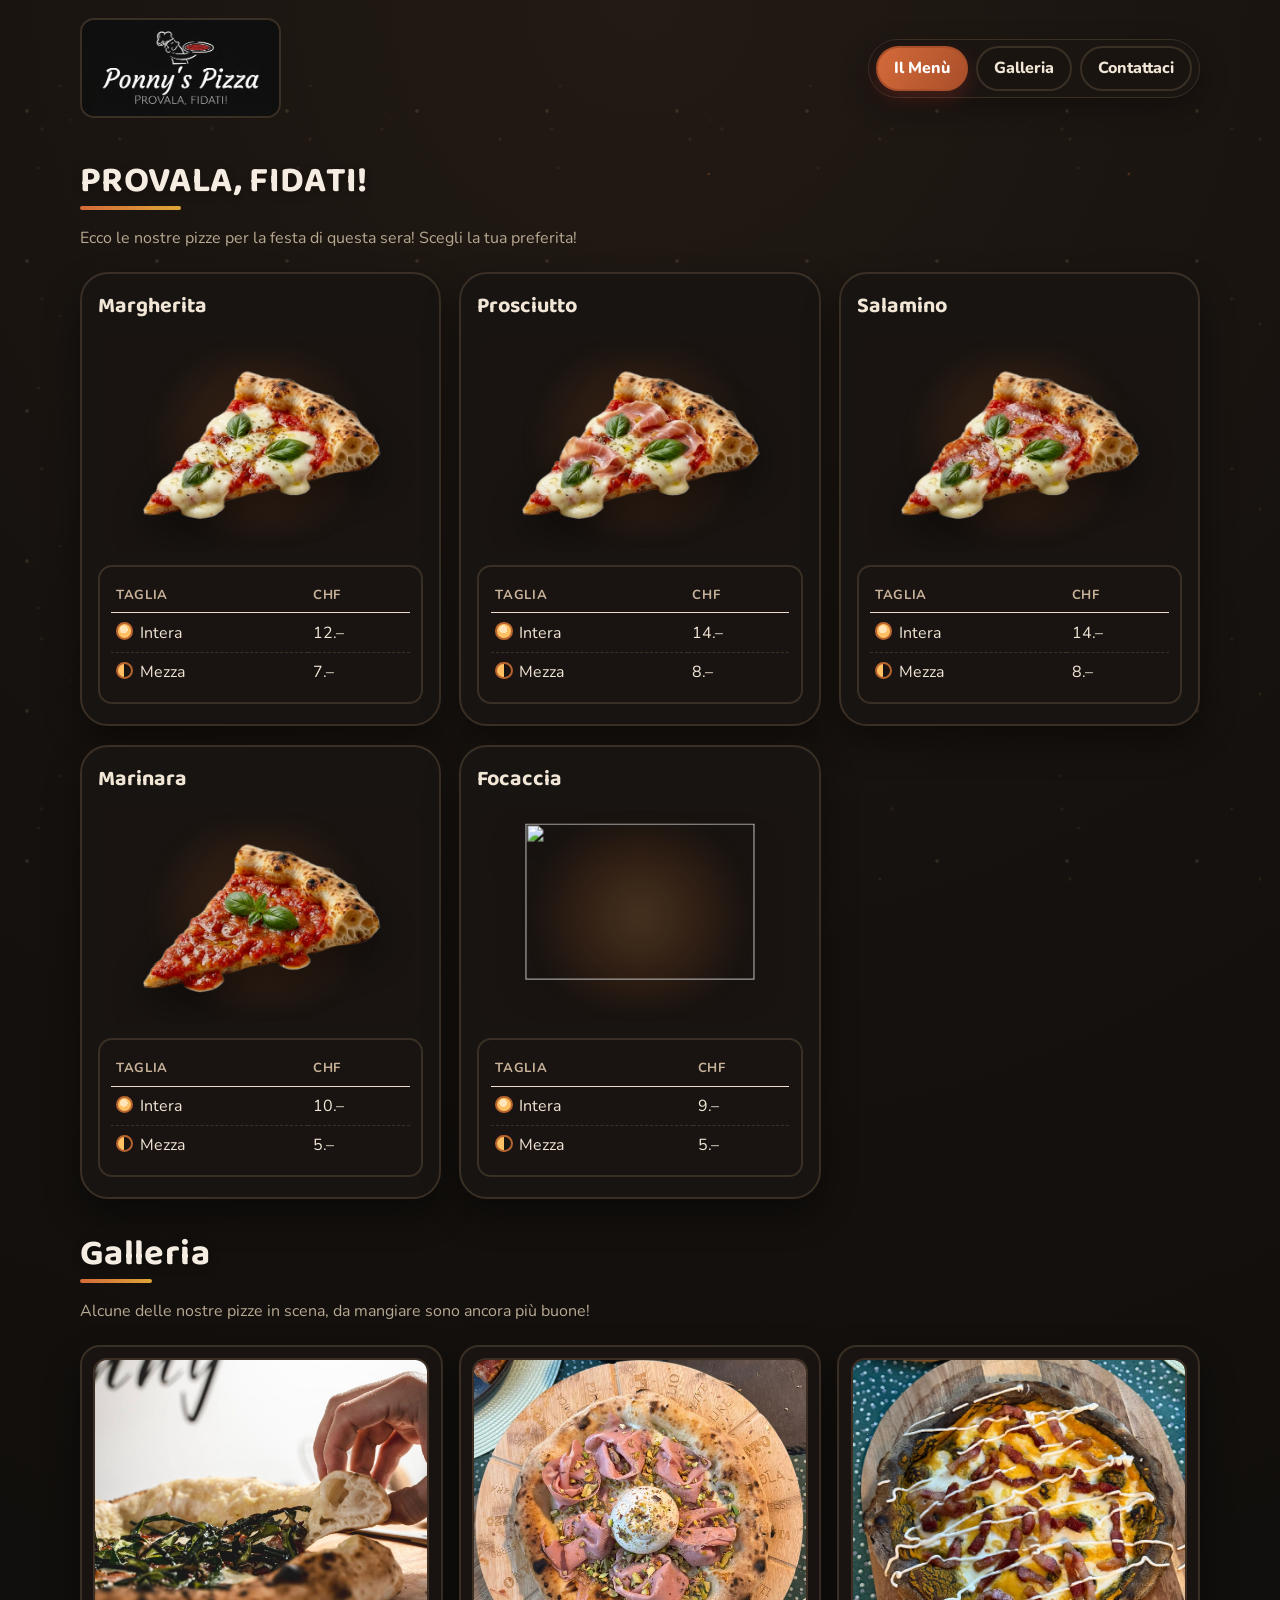
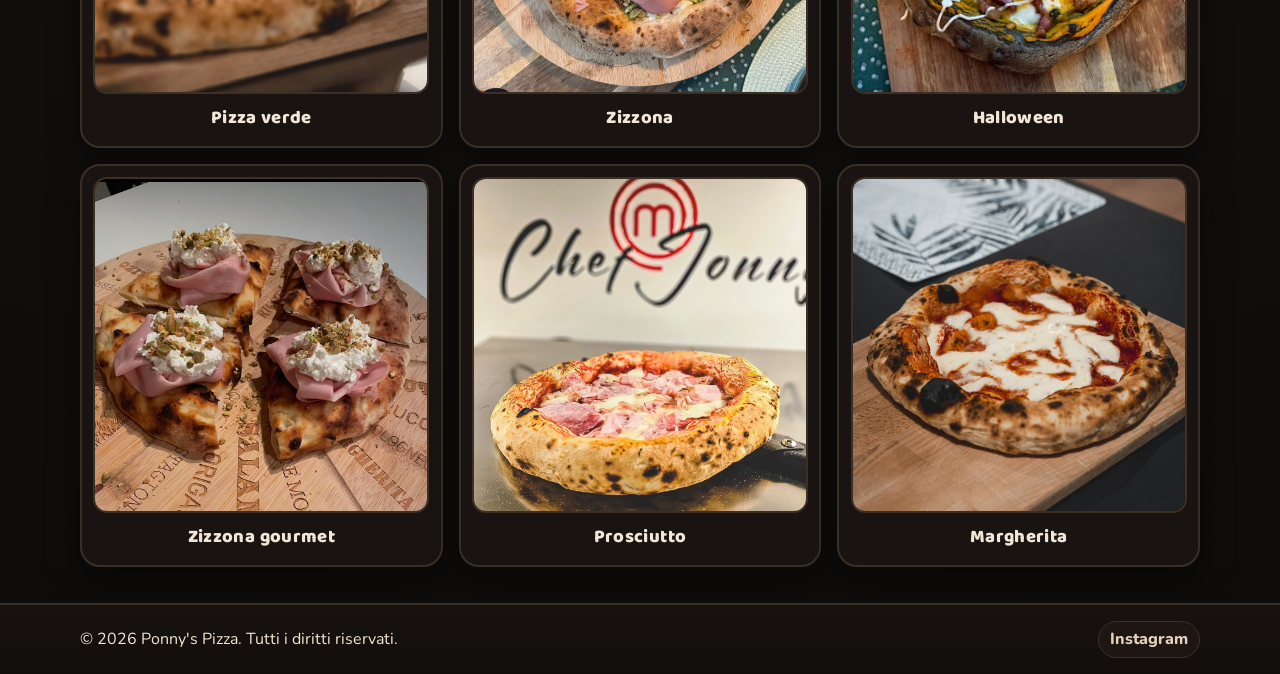
==== index.html @ 61df9cd6 "Initial commit" ====
<!doctype html>
<html lang="it">
  <head>
    <meta charset="UTF-8" />
    <meta name="viewport" content="width=device-width, initial-scale=1.0" />
    <title>Ponny's Pizza | Home</title>
    <link rel="preconnect" href="https://fonts.googleapis.com" />
    <link rel="preconnect" href="https://fonts.gstatic.com" crossorigin />
    <link
      href="https://fonts.googleapis.com/css2?family=Baloo+2:wght@500;700;800&family=Nunito:wght@400;600;700;800&display=swap"
      rel="stylesheet"
    />
    <link rel="stylesheet" href="style.css" />
    <script src="menu.js" defer></script>
  </head>
  <body>
    <div class="site-shell">
      <header class="site-header container">
        <a class="logo-wrap" href="index.html" aria-label="Torna alla home di Ponny's Pizza">
          <img
            class="logo-img"
            src="assets/imgs/Logo_dark_v2.png"
            alt="Ponny's Pizza — PROVALA, FIDATI!"
            width="320"
            height="160"
            onerror="this.classList.add('is-hidden'); this.nextElementSibling.classList.remove('is-hidden');"
          />
          <div class="logo-placeholder is-hidden" aria-hidden="true">Logo non trovato</div>
        </a>
        <nav class="main-nav" aria-label="Navigazione principale">
          <a class="nav-link active" href="index.html">Il Menù</a>
          <a class="nav-link" href="#galleria">Galleria</a>
          <a class="nav-link" href="about.html">Contattaci</a>
        </nav>
        <div class="mobile-nav">
          <button
            class="mobile-nav-toggle"
            type="button"
            aria-expanded="false"
            aria-controls="mobile-nav-popup"
            aria-label="Apri menu di navigazione"
          >
            <span class="hamburger-icon" aria-hidden="true">
              <span></span>
              <span></span>
              <span></span>
            </span>
          </button>
          <div class="mobile-nav-popup" id="mobile-nav-popup" role="menu" aria-label="Seleziona pagina">
            <a class="mobile-nav-link active" href="index.html" role="menuitem">Il Menù</a>
            <a class="mobile-nav-link" href="#galleria" role="menuitem">Galleria</a>
            <a class="mobile-nav-link" href="about.html" role="menuitem">Contattaci</a>
          </div>
        </div>
      </header>

      <main>
        <h1 class="visually-hidden">Ponny's Pizza</h1>
        <section class="event-menu container section-spacing">
          <h2 class="section-title"><span>PROVALA, FIDATI!</span></h2>
          <p class="section-intro">
            Ecco le nostre pizze per la festa di questa sera! Scegli la tua preferita! </p>

          <div class="pizza-grid">
            <article
              class="pizza-card"
              data-pizza-flip
              tabindex="0"
              aria-expanded="false"
              aria-label="Margherita — clicca la scheda per vedere gli ingredienti"
            >
              <div class="pizza-flip-scene">
                <div class="pizza-flip-inner">
                  <div
                    class="pizza-flip-face pizza-flip-back"
                    id="ingredients-marg"
                    role="region"
                    aria-label="Ingredienti Margherita"
                  >
                    <h3>Margherita</h3>
                    <ul class="ingredient-list">
                      <li>Mozzarella</li>
                      <li>Pomodoro</li>
                    </ul>
                  </div>
                  <div class="pizza-flip-face pizza-flip-front">
                    <h3 id="pizza-title-marg">Margherita</h3>
                    <div
                      class="pizza-menu-visual placeholder-box pizza-menu-photo"
                      role="img"
                      aria-label="Immagine pizza Margherita (da aggiungere)"
                    >
                      <img
                        class="pizza-type-icon-in-photo"
                        src="assets/imgs/Pizza_margherita_icon_v3.png"
                        alt=""
                        width="200"
                        height="200"
                        loading="lazy"
                      />
                    </div>
                    <div class="price-card">
                      <table aria-label="Prezzi pizza Margherita in franchi svizzeri">
                        <thead>
                          <tr>
                            <th scope="col">Taglia</th>
                            <th scope="col">CHF</th>
                          </tr>
                        </thead>
                        <tbody>
                          <tr>
                            <td><span class="size-icon icon-full" aria-hidden="true"></span>Intera</td>
                            <td>12.–</td>
                          </tr>
                          <tr>
                            <td><span class="size-icon icon-half" aria-hidden="true"></span>Mezza</td>
                            <td>7.–</td>
                          </tr>
                        </tbody>
                      </table>
                    </div>
                  </div>
                </div>
              </div>
            </article>

            <article
              class="pizza-card"
              data-pizza-flip
              tabindex="0"
              aria-expanded="false"
              aria-label="Prosciutto — clicca la scheda per vedere gli ingredienti"
            >
              <div class="pizza-flip-scene">
                <div class="pizza-flip-inner">
                  <div
                    class="pizza-flip-face pizza-flip-back"
                    id="ingredients-pro"
                    role="region"
                    aria-label="Ingredienti Prosciutto"
                  >
                    <h3>Prosciutto</h3>
                    <ul class="ingredient-list">
                      <li>Mozzarella</li>
                      <li>Pomodoro</li>
                      <li>Prosciutto</li>
                    </ul>
                  </div>
                  <div class="pizza-flip-face pizza-flip-front">
                    <h3 id="pizza-title-pro">Prosciutto</h3>
                    <div
                      class="pizza-menu-visual placeholder-box pizza-menu-photo"
                      role="img"
                      aria-label="Immagine pizza Prosciutto (da aggiungere)"
                    >
                      <img
                        class="pizza-type-icon-in-photo"
                        src="assets/imgs/Pizza_prosciutto_icon_v3.png"
                        alt=""
                        width="200"
                        height="200"
                        loading="lazy"
                      />
                    </div>
                    <div class="price-card">
                      <table aria-label="Prezzi pizza Prosciutto in franchi svizzeri">
                        <thead>
                          <tr>
                            <th scope="col">Taglia</th>
                            <th scope="col">CHF</th>
                          </tr>
                        </thead>
                        <tbody>
                          <tr>
                            <td><span class="size-icon icon-full" aria-hidden="true"></span>Intera</td>
                            <td>14.–</td>
                          </tr>
                          <tr>
                            <td><span class="size-icon icon-half" aria-hidden="true"></span>Mezza</td>
                            <td>8.–</td>
                          </tr>
                        </tbody>
                      </table>
                    </div>
                  </div>
                </div>
              </div>
            </article>

            <article
              class="pizza-card"
              data-pizza-flip
              tabindex="0"
              aria-expanded="false"
              aria-label="Salamino — clicca la scheda per vedere gli ingredienti"
            >
              <div class="pizza-flip-scene">
                <div class="pizza-flip-inner">
                  <div
                    class="pizza-flip-face pizza-flip-back"
                    id="ingredients-sal"
                    role="region"
                    aria-label="Ingredienti Salamino"
                  >
                    <h3>Salamino</h3>
                    <ul class="ingredient-list">
                      <li>Pomodoro</li>
                      <li>Mozzarella</li>
                      <li>Salame piccante</li>
                    </ul>
                  </div>
                  <div class="pizza-flip-face pizza-flip-front">
                    <h3 id="pizza-title-sal">Salamino</h3>
                    <div
                      class="pizza-menu-visual placeholder-box pizza-menu-photo"
                      role="img"
                      aria-label="Immagine pizza Salamino (da aggiungere)"
                    >
                      <img
                        class="pizza-type-icon-in-photo"
                        src="assets/imgs/Pizza_salame_icon_v3.png"
                        alt=""
                        width="200"
                        height="200"
                        loading="lazy"
                      />
                    </div>
                    <div class="price-card">
                      <table aria-label="Prezzi pizza Salamino in franchi svizzeri">
                        <thead>
                          <tr>
                            <th scope="col">Taglia</th>
                            <th scope="col">CHF</th>
                          </tr>
                        </thead>
                        <tbody>
                          <tr>
                            <td><span class="size-icon icon-full" aria-hidden="true"></span>Intera</td>
                            <td>14.–</td>
                          </tr>
                          <tr>
                            <td><span class="size-icon icon-half" aria-hidden="true"></span>Mezza</td>
                            <td>8.–</td>
                          </tr>
                        </tbody>
                      </table>
                    </div>
                  </div>
                </div>
              </div>
            </article>

            <article
              class="pizza-card"
              data-pizza-flip
              tabindex="0"
              aria-expanded="false"
              aria-label="Marinara — clicca la scheda per vedere gli ingredienti"
            >
              <div class="pizza-flip-scene">
                <div class="pizza-flip-inner">
                  <div
                    class="pizza-flip-face pizza-flip-back"
                    id="ingredients-marin"
                    role="region"
                    aria-label="Ingredienti Marinara"
                  >
                    <h3>Marinara</h3>
                    <ul class="ingredient-list">
                      <li>Pomodoro</li>
                    </ul>
                  </div>
                  <div class="pizza-flip-face pizza-flip-front">
                    <h3 id="pizza-title-marin">Marinara</h3>
                    <div
                      class="pizza-menu-visual placeholder-box pizza-menu-photo pizza-menu-placeholder-only"
                      role="img"
                      aria-label="Immagine pizza Marinara (in arrivo)"
                    >
                    <img
                    class="pizza-type-icon-in-photo"
                    src="assets/imgs/Pizza_marinara_icon_v3.png"
                    alt=""
                    width="200"
                    height="200"
                    loading="lazy"
                  />                    </div>
                    <div class="price-card">
                      <table aria-label="Prezzi pizza Marinara in franchi svizzeri">
                        <thead>
                          <tr>
                            <th scope="col">Taglia</th>
                            <th scope="col">CHF</th>
                          </tr>
                        </thead>
                        <tbody>
                          <tr>
                            <td><span class="size-icon icon-full" aria-hidden="true"></span>Intera</td>
                            <td>10.–</td>
                          </tr>
                          <tr>
                            <td><span class="size-icon icon-half" aria-hidden="true"></span>Mezza</td>
                            <td>5.–</td>
                          </tr>
                        </tbody>
                      </table>
                    </div>
                  </div>
                </div>
              </div>
            </article>

            <article
              class="pizza-card"
              data-pizza-flip
              tabindex="0"
              aria-expanded="false"
              aria-label="Focaccia — clicca la scheda per vedere gli ingredienti"
            >
              <div class="pizza-flip-scene">
                <div class="pizza-flip-inner">
                  <div
                    class="pizza-flip-face pizza-flip-back"
                    id="ingredients-foc"
                    role="region"
                    aria-label="Ingredienti Focaccia"
                  >
                    <h3>Focaccia</h3>
                    <ul class="ingredient-list">
                      <li>Olio</li>
                      <li>Sale</li>
                    </ul>
                  </div>
                  <div class="pizza-flip-face pizza-flip-front">
                    <h3 id="pizza-title-foc">Focaccia</h3>
                    <div
                      class="pizza-menu-visual placeholder-box pizza-menu-photo pizza-menu-placeholder-only"
                      role="img"
                      aria-label="Immagine focaccia (in arrivo)"
                    >
                    <img
                    class="pizza-type-icon-in-photo"
                    src="assets/imgs/focaccia_icon_v3.png"
                    alt=""
                    width="200"
                    height="200"
                    loading="lazy"
                  />                               </div>
                    <div class="price-card">
                      <table aria-label="Prezzi focaccia in franchi svizzeri">
                        <thead>
                          <tr>
                            <th scope="col">Taglia</th>
                            <th scope="col">CHF</th>
                          </tr>
                        </thead>
                        <tbody>
                          <tr>
                            <td><span class="size-icon icon-full" aria-hidden="true"></span>Intera</td>
                            <td>9.–</td>
                          </tr>
                          <tr>
                            <td><span class="size-icon icon-half" aria-hidden="true"></span>Mezza</td>
                            <td>5.–</td>
                          </tr>
                        </tbody>
                      </table>
                    </div>
                  </div>
                </div>
              </div>
            </article>
          </div>
        </section>

        <section class="gallery-section container section-spacing" aria-labelledby="galleria">
          <h2 id="galleria" class="section-title"><span>Galleria</span></h2>
          <p class="section-intro">
            Alcune delle nostre pizze in scena, da mangiare sono ancora più buone!
          </p>

          <div class="gallery-grid">
            <article class="gallery-card">
              <div class="gallery-media">
                <img
                  src="assets/imgs/Pizza_5.jpeg"
                  alt="Pizza verde"
                  loading="lazy"
                  onerror="this.classList.add('is-hidden'); this.nextElementSibling.classList.remove('is-hidden');"
                />
                <div class="gallery-fallback is-hidden" aria-hidden="true">Placeholder pizza 1: 1:1</div>
              </div>
              <p class="gallery-caption">Pizza verde</p>
            </article>

            <article class="gallery-card">
              <div class="gallery-media">
                <img
                  src="assets/imgs/Pizza_6.jpeg"
                  alt="zizzona"
                  loading="lazy"
                  onerror="this.classList.add('is-hidden'); this.nextElementSibling.classList.remove('is-hidden');"
                />
                <div class="gallery-fallback is-hidden" aria-hidden="true">Placeholder pizza 2: 1:1</div>
              </div>
              <p class="gallery-caption">Zizzona</p>
            </article>

            <article class="gallery-card">
              <div class="gallery-media">
                <img
                  src="assets/imgs/Pizza_7.jpeg"
                  alt="Halloween"
                  loading="lazy"
                  onerror="this.classList.add('is-hidden'); this.nextElementSibling.classList.remove('is-hidden');"
                />
                <div class="gallery-fallback is-hidden" aria-hidden="true">Placeholder pizza 3: 1:1</div>
              </div>
              <p class="gallery-caption">Halloween</p>
            </article>

            <article class="gallery-card">
              <div class="gallery-media">
                <img
                  src="assets/imgs/Pizza_8.jpeg"
                  alt="zizzona gourmet"
                  loading="lazy"
                  onerror="this.classList.add('is-hidden'); this.nextElementSibling.classList.remove('is-hidden');"
                />
                <div class="gallery-fallback is-hidden" aria-hidden="true">Placeholder pizza 4: 1:1</div>
              </div>
              <p class="gallery-caption">Zizzona gourmet</p>
            </article>

            <article class="gallery-card">
              <div class="gallery-media">
                <img
                  src="assets/imgs/Pizza_1.jpeg"
                  alt="prosciutto"
                  loading="lazy"
                  onerror="this.classList.add('is-hidden'); this.nextElementSibling.classList.remove('is-hidden');"
                />
                <div class="gallery-fallback is-hidden" aria-hidden="true">Placeholder pizza 5: 1:1</div>
              </div>
              <p class="gallery-caption">Prosciutto</p>
            </article>

            <article class="gallery-card">
              <div class="gallery-media">
                <img
                  src="assets/imgs/Pizza_2.jpeg"
                  alt="margherita"
                  loading="lazy"
                  onerror="this.classList.add('is-hidden'); this.nextElementSibling.classList.remove('is-hidden');"
                />
                <div class="gallery-fallback is-hidden" aria-hidden="true">Placeholder pizza 6: 1:1</div>
              </div>
              <p class="gallery-caption">Margherita</p>
            </article>
          </div>
        </section>
      </main>

      <footer class="site-footer">
        <div class="container footer-inner">
          <p>© 2026 Ponny's Pizza. Tutti i diritti riservati.</p>
          <div class="social-links" aria-label="Social media">
            <a href="https://www.instagram.com/ponny_pizza?utm_source=ig_web_button_share_sheet&igsh=ZDNlZDc0MzIxNw==" aria-label="Instagram" target="_blank" rel="noopener noreferrer">Instagram</a>
          </div>
        </div>
      </footer>

      <aside class="insta-popup" id="insta-popup" aria-live="polite" aria-label="Invito Instagram">
        <button class="insta-popup-close" type="button" aria-label="Chiudi popup Instagram">×</button>
        <p>Seguici su Instagram</p>
        <a class="insta-popup-btn" href="https://www.instagram.com/ponny_pizza?utm_source=ig_web_button_share_sheet&igsh=ZDNlZDc0MzIxNw==" target="_blank" rel="noopener noreferrer">Segui</a>
      </aside>
    </div>
  </body>
</html>
---- style.css ----
:root {
  --bg: #0f0e0d;
  --paper: #171412;
  --text: #f2e6d6;
  --muted: #b8a992;
  --red: #d46a3a;
  --red-dark: #a94f2a;
  --yellow: #ffbe3d;
  --crust: #f3d2a3;
  --wood: #2a211a;
  --line: #3a2f25;
  --shadow: 0 16px 34px rgba(0, 0, 0, 0.42);
  /* Ancora #galleria: sotto header sticky + 20px (altezza header ≈ padding + max(logo, menu)) */
  --header-scroll-margin: calc(1.15rem + max(clamp(64px, 16vw, 96px), 50px) + 0.75rem + 20px);
  --radius-xl: 28px;
  --radius-lg: 20px;
  --radius-md: 14px;
}

*,
*::before,
*::after {
  box-sizing: border-box;
}

html,
body {
  margin: 0;
  padding: 0;
}

html {
  scroll-padding-top: var(--header-scroll-margin);
  scrollbar-width: none;
  -ms-overflow-style: none;
}

html::-webkit-scrollbar {
  width: 0;
  height: 0;
}

@media (prefers-reduced-motion: no-preference) {
  html {
    scroll-behavior: smooth;
  }
}

body {
  background: radial-gradient(circle at 50% 0, #221a14 0, #15110e 42%, #0d0c0b 100%);
  color: var(--text);
  font-family: "Nunito", Arial, sans-serif;
  line-height: 1.5;
  overflow-x: hidden;
  scrollbar-width: none;
  -ms-overflow-style: none;
}

body::-webkit-scrollbar {
  width: 0;
  height: 0;
}

body::before,
body::after {
  content: "";
  position: fixed;
  inset: -20% 0 0;
  pointer-events: none;
  z-index: 0;
}

body::before {
  background-image:
    radial-gradient(circle, rgba(255, 224, 168, 0.2) 0 1.2px, transparent 2.4px),
    radial-gradient(circle, rgba(255, 184, 110, 0.16) 0 1px, transparent 2px),
    radial-gradient(circle, rgba(255, 245, 222, 0.11) 0 0.9px, transparent 1.9px),
    radial-gradient(circle, rgba(255, 150, 80, 0.1) 0 0.8px, transparent 1.8px);
  background-size: 130px 150px, 190px 185px, 260px 220px, 320px 280px;
  background-position: 8% 120%, 72% 108%, 42% 130%, 24% 125%;
  animation: soot-rise-a 18s linear infinite;
  opacity: 0.62;
}

body::after {
  background-image:
    radial-gradient(circle, rgba(255, 190, 120, 0.14) 0 1.1px, transparent 2.3px),
    radial-gradient(circle, rgba(255, 235, 190, 0.11) 0 1px, transparent 2px),
    radial-gradient(circle, rgba(255, 135, 70, 0.42) 0 0.9px, transparent 1.8px);
  background-size: 170px 170px, 250px 230px, 420px 380px;
  background-position: 88% 118%, 18% 126%, 58% 132%;
  animation: soot-rise-b 23s linear infinite, spark-flicker 7.5s steps(1, end) infinite;
  filter: blur(0.25px);
  opacity: 0.52;
}

@keyframes soot-rise-a {
  from {
    transform: translateY(0);
  }
  to {
    transform: translateY(-46vh);
  }
}

@keyframes soot-rise-b {
  from {
    transform: translateY(0);
  }
  to {
    transform: translateY(-58vh);
  }
}

@keyframes spark-flicker {
  0%,
  62%,
  100% {
    opacity: 0.4;
  }
  66% {
    opacity: 0.85;
  }
  69% {
    opacity: 0.5;
  }
  83% {
    opacity: 0.78;
  }
  86% {
    opacity: 0.46;
  }
}

@media (prefers-reduced-motion: reduce) {
  body::before,
  body::after {
    animation: none;
    opacity: 0.22;
  }
}

img {
  display: block;
  max-width: 100%;
  height: auto;
}

.container {
  width: min(1120px, 92%);
  margin: 0 auto;
}

.section-spacing {
  margin-top: 2rem;
  margin-bottom: 2.25rem;
}

.site-shell {
  min-height: 100vh;
  display: flex;
  flex-direction: column;
  position: relative;
  z-index: 1;
}

.site-header {
  position: sticky;
  top: 0;
  z-index: 40;
  display: flex;
  flex-wrap: wrap;
  justify-content: space-between;
  align-items: center;
  gap: 1rem;
  padding: 1.15rem 0 0.75rem;
  background: transparent;
  pointer-events: none;
}

.site-header > * {
  pointer-events: auto;
}

/* Home: solo bordo come il tasto menu (niente sfondo / vetro) */
.logo-wrap {
  display: flex;
  align-items: center;
  gap: 1rem;
  text-decoration: none;
  color: inherit;
  padding: 0;
  border-radius: 14px;
  background: var(--bg);
  border: 2px solid var(--line);
  box-shadow: none;
  overflow: hidden;
}

.visually-hidden {
  position: absolute;
  width: 1px;
  height: 1px;
  padding: 0;
  margin: -1px;
  overflow: hidden;
  clip: rect(0, 0, 0, 0);
  white-space: nowrap;
  border: 0;
}

/* Logo: bordo unico sul contenitore .logo-wrap (evita doppia cornice) */
.logo-img {
  display: block;
  height: clamp(64px, 16vw, 96px);
  width: auto;
  max-width: min(340px, 84vw);
  object-fit: contain;
  border-radius: 14px;
  background: transparent;
  padding: 0;
  border: 0;
  box-shadow: none;
}

.is-hidden {
  display: none !important;
}

.logo-placeholder {
  min-height: 64px;
  min-width: 120px;
  max-width: min(340px, 84vw);
  border-radius: 14px;
  display: grid;
  place-items: center;
  text-align: center;
  padding: 0.5rem 0.75rem;
  font-size: 0.75rem;
  font-weight: 700;
  background: repeating-linear-gradient(
    135deg,
    #ffe3c0,
    #ffe3c0 12px,
    #ffd9aa 12px,
    #ffd9aa 24px
  );
  border: 3px dashed #de944f;
  color: #9b4d1b;
}

.main-nav {
  display: flex;
  flex-wrap: wrap;
  gap: 0.5rem;
  align-items: center;
  padding: 0.35rem 0.45rem;
  border-radius: 999px;
  background: #1b1512;
  border: 1px solid var(--line);
  box-shadow: 0 10px 28px rgba(0, 0, 0, 0.32);
}

.mobile-nav {
  display: none;
  position: relative;
}

.mobile-nav-toggle {
  border: 2px solid var(--line);
  background: rgba(26, 20, 17, 0.58);
  color: var(--text);
  border-radius: 14px;
  width: 58px;
  height: 50px;
  padding: 0;
  font: inherit;
  font-weight: 800;
  cursor: pointer;
  transition: transform 0.2s ease, border-color 0.2s ease, box-shadow 0.2s ease;
  backdrop-filter: blur(14px);
  -webkit-backdrop-filter: blur(14px);
  box-shadow: 0 10px 28px rgba(0, 0, 0, 0.28);
}

.mobile-nav-toggle:hover,
.mobile-nav-toggle:focus-visible {
  border-color: rgba(222, 60, 46, 0.55);
  transform: translateY(-1px);
  box-shadow: 0 8px 16px rgba(177, 52, 40, 0.2);
  outline: none;
}

.mobile-nav-popup {
  position: absolute;
  right: 0;
  top: calc(100% + 0.4rem);
  min-width: 190px;
  padding: 0.35rem;
  border-radius: 14px;
  border: 2px solid var(--line);
  background: #1b1512;
  box-shadow: 0 14px 28px rgba(106, 45, 17, 0.2);
  z-index: 30;
  display: none;
}

.hamburger-icon {
  width: 24px;
  height: 17px;
  margin: 0 auto;
  display: grid;
  align-content: space-between;
}

.hamburger-icon span {
  display: block;
  height: 2.5px;
  width: 100%;
  border-radius: 10px;
  background: var(--red-dark);
}

.mobile-nav.is-open .mobile-nav-popup {
  display: block;
}

.mobile-nav-link {
  display: block;
  text-decoration: none;
  color: var(--text);
  font-weight: 800;
  border-radius: 10px;
  padding: 0.55rem 0.7rem;
}

.mobile-nav-link:hover,
.mobile-nav-link:focus-visible {
  background: #2a2019;
  outline: none;
}

.mobile-nav-link.active {
  background: linear-gradient(120deg, var(--red), var(--red-dark));
  color: #fff;
}

.nav-link {
  background: #1a1411;
  border: 2px solid var(--line);
  border-radius: 999px;
  padding: 0.55rem 1rem;
  text-decoration: none;
  font-weight: 800;
  color: var(--text);
  transition: transform 0.2s ease, border-color 0.2s ease, box-shadow 0.2s ease;
}

.nav-link:hover,
.nav-link:focus-visible {
  border-color: rgba(222, 60, 46, 0.55);
  transform: translateY(-1px);
  box-shadow: 0 10px 18px rgba(177, 52, 40, 0.18);
}

.nav-link.active {
  background: linear-gradient(120deg, var(--red), var(--red-dark));
  border-color: var(--red-dark);
  color: #fff;
  box-shadow: 0 8px 18px rgba(177, 52, 40, 0.28);
}

h2 {
  margin: 0;
  font-family: "Baloo 2", cursive;
  font-size: clamp(1.7rem, 3vw, 2.25rem);
  line-height: 1.1;
}

/* Titoli sezione: look piu' curato e accattivante */
.section-title {
  position: relative;
  display: inline-flex;
  align-items: center;
  gap: 0.55rem;
  margin-bottom: 0.55rem;
  padding-bottom: 0.5rem;
  letter-spacing: 0.01em;
  color: #f6ede2;
  text-shadow: 0 2px 10px rgba(0, 0, 0, 0.35);
}

.section-title::before {
  content: none;
}

.section-title::after {
  content: "";
  position: absolute;
  left: 0;
  bottom: 0;
  width: clamp(72px, 35%, 140px);
  height: 4px;
  border-radius: 999px;
  background: linear-gradient(90deg, rgba(212, 106, 58, 1), rgba(255, 190, 61, 0.86));
  opacity: 1;
}

.section-title > span {
  position: relative;
  z-index: 1;
}

h3 {
  margin-top: 0;
  margin-bottom: 0.7rem;
  font-size: 1.35rem;
  font-family: "Baloo 2", cursive;
}

.section-intro {
  margin-top: 0.45rem;
  margin-bottom: 1.35rem;
  color: var(--muted);
}

.pizza-grid {
  display: grid;
  grid-template-columns: repeat(3, minmax(0, 1fr));
  gap: 1.15rem;
}

/* Schede menù: flip 3D — ingredienti sul retro al clic */
.pizza-card {
  background: transparent;
  border: none;
  border-radius: 0;
  padding: 0;
  box-shadow: none;
  perspective: 1100px;
}

.pizza-flip-scene {
  border-radius: var(--radius-xl);
  border: 2px solid var(--line);
  box-shadow: var(--shadow);
  background: var(--paper);
  transition: transform 0.25s ease, box-shadow 0.25s ease;
  cursor: pointer;
  -webkit-tap-highlight-color: transparent;
}

.pizza-card:hover .pizza-flip-scene,
.pizza-card:focus-within .pizza-flip-scene {
  transform: translateY(-3px);
  box-shadow: 0 16px 30px rgba(106, 45, 17, 0.2);
}

/* Griglia a singola cella: l'altezza segue il contenuto (niente taglio ai prezzi) */
.pizza-flip-inner {
  display: grid;
  grid-template-columns: minmax(0, 1fr);
  grid-template-rows: minmax(0, auto);
  width: 100%;
  min-height: min-content;
  transform-style: preserve-3d;
  transition: transform 0.55s cubic-bezier(0.4, 0.2, 0.2, 1);
}

.pizza-card.is-flipped .pizza-flip-inner {
  transform: rotateY(180deg);
}

.pizza-flip-face {
  grid-column: 1;
  grid-row: 1;
  width: 100%;
  min-width: 0;
  padding: 1rem 1rem 1.25rem;
  display: flex;
  flex-direction: column;
  box-sizing: border-box;
  backface-visibility: hidden;
  -webkit-backface-visibility: hidden;
}

.pizza-card:not(.is-flipped) .pizza-flip-back {
  pointer-events: none;
}

.pizza-card.is-flipped .pizza-flip-front {
  pointer-events: none;
}

.pizza-card:focus {
  outline: none;
}

.pizza-card:focus-visible .pizza-flip-scene {
  outline: 3px solid rgba(222, 60, 46, 0.45);
  outline-offset: 3px;
}

.pizza-flip-front {
  transform: translateZ(1px);
}

/* Riquadro immagine menù: icona trasparente ben leggibile su dark theme */
.pizza-menu-visual {
  position: relative;
  display: block;
  overflow: hidden;
  padding: 0 !important;
}

.pizza-menu-visual.placeholder-box {
  display: block;
  border: none;
  background: #191411;
}

/* Alone caldo per far emergere le icone PNG trasparenti */
.pizza-menu-visual::before {
  content: "";
  position: absolute;
  inset: 10% 14%;
  border-radius: 999px;
  background: radial-gradient(
    circle,
    rgba(255, 175, 88, 0.2) 0%,
    rgba(255, 126, 47, 0.1) 42%,
    rgba(0, 0, 0, 0) 75%
  );
  filter: blur(10px);
  z-index: 0;
}

/* Icona trasparente: dimensione contenuta e centrata */
.pizza-type-icon-in-photo,
.pizza-menu-visual .pizza-menu-bg {
  position: absolute;
  inset: 0;
  width: 100%;
  height: 100%;
  object-fit: contain;
  object-position: center;
  z-index: 1;
  pointer-events: none;
}

.pizza-menu-visual .pizza-menu-bg {
  z-index: 0;
  object-fit: cover;
  opacity: 0.86;
}

.pizza-menu-visual:has(.pizza-menu-bg) .pizza-type-icon-in-photo {
  z-index: 2;
  object-fit: contain;
  width: 74%;
  height: 74%;
  inset: unset;
  left: 50%;
  top: 50%;
  transform: translate(-50%, -50%);
  filter: drop-shadow(0 12px 18px rgba(0, 0, 0, 0.42));
}

.pizza-menu-visual:not(:has(.pizza-menu-bg)) .pizza-type-icon-in-photo {
  width: 84%;
  height: 84%;
  inset: unset;
  left: 50%;
  top: 50%;
  transform: translate(-50%, -50%);
  filter: drop-shadow(0 14px 18px rgba(0, 0, 0, 0.45));
}

.pizza-menu-placeholder-only {
  display: flex !important;
  align-items: center;
  justify-content: center;
}

.pizza-placeholder-label {
  position: relative;
  z-index: 1;
  font-size: 0.82rem;
  font-weight: 800;
  color: var(--muted);
  letter-spacing: 0.02em;
  text-align: center;
}

.pizza-flip-front .price-card {
  margin-top: auto;
  flex-shrink: 0;
}

.pizza-flip-back {
  transform: rotateY(180deg);
  text-align: center;
  justify-content: center;
}

.pizza-flip-back .ingredient-list {
  justify-content: center;
  margin: 0.75rem 0 0;
  flex: 0 1 auto;
}

@media (prefers-reduced-motion: reduce) {
  .pizza-flip-inner {
    transition: none;
    min-height: 0;
    display: block;
  }

  .pizza-card.is-flipped .pizza-flip-inner {
    transform: none;
  }

  .pizza-flip-back {
    transform: none;
  }

  .pizza-flip-face {
    grid-column: auto;
    grid-row: auto;
    display: none;
    pointer-events: auto;
  }

  .pizza-card.is-flipped .pizza-flip-front,
  .pizza-card:not(.is-flipped) .pizza-flip-front {
    pointer-events: auto;
  }

  .pizza-flip-front {
    display: flex;
  }

  .pizza-card.is-flipped .pizza-flip-front {
    display: none;
  }

  .pizza-card.is-flipped .pizza-flip-back {
    display: flex;
  }
}

.pizza-art {
  border-radius: var(--radius-lg);
  overflow: hidden;
  border: 2px solid #f6e0cb;
  background: #fff;
}

.pizza-art img {
  width: 100%;
  aspect-ratio: 640 / 420;
  object-fit: cover;
  display: block;
}

.pizza-menu-photo {
  aspect-ratio: 640 / 420;
  min-height: 0;
  margin-bottom: 0.75rem;
}

.placeholder-box {
  width: 100%;
  min-height: 220px;
  border-radius: var(--radius-lg);
  border: 2px dashed #7d5a3f;
  background: linear-gradient(135deg, #201912, #17110d);
  color: #caa277;
  font-weight: 700;
  display: grid;
  place-items: center;
  text-align: center;
  padding: 1rem;
}

.ingredient-list {
  margin: 1rem 0 0.9rem;
  padding: 0;
  list-style: none;
  display: flex;
  flex-wrap: wrap;
  gap: 0.45rem;
}

.ingredient-list li {
  background: #261d17;
  border: 1px solid #4a3628;
  border-radius: 999px;
  padding: 0.3rem 0.65rem;
  font-size: 0.9rem;
  font-weight: 700;
}

.price-card {
  border: 2px solid var(--line);
  border-radius: var(--radius-md);
  background: #191411;
  padding: 0.7rem;
}

.price-card h4 {
  margin: 0 0 0.35rem;
  color: var(--red-dark);
  font-size: 1.02rem;
}

table {
  width: 100%;
  border-collapse: collapse;
}

th,
td {
  text-align: left;
  padding: 0.45rem 0.3rem;
}

thead th {
  color: #c8b39a;
  font-size: 0.82rem;
  text-transform: uppercase;
  letter-spacing: 0.05em;
  border-bottom: 1px solid #efdbca;
}

tbody tr + tr td {
  border-top: 1px dashed #3e3024;
}

.size-icon {
  width: 1.08rem;
  height: 1.08rem;
  display: inline-block;
  margin-right: 0.42rem;
  border-radius: 50%;
  vertical-align: -0.13rem;
  border: 2px solid #b6632e;
  background: radial-gradient(circle at 45% 38%, #ffe4b8 0 35%, #ffbf63 36% 100%);
}

.icon-half {
  background: linear-gradient(to right, #ffbf63 0 50%, transparent 50% 100%);
}

.icon-slice {
  clip-path: polygon(50% 0, 0 100%, 100% 100%);
  border-radius: 4px;
  width: 1rem;
}

#galleria {
  scroll-margin-top: var(--header-scroll-margin);
}

.gallery-section {
  min-height: calc(100vh - var(--header-scroll-margin));
}

.gallery-grid {
  display: grid;
  grid-template-columns: repeat(3, minmax(0, 1fr));
  gap: 1rem;
}

.gallery-card {
  background: #191411;
  border: 2px solid var(--line);
  border-radius: var(--radius-lg);
  padding: 0.7rem;
  box-shadow: var(--shadow);
  transition: transform 0.22s ease;
}

.gallery-card:hover {
  transform: translateY(-3px);
}

.gallery-card img {
  width: 100%;
  aspect-ratio: 1 / 1;
  border-radius: 14px;
  object-fit: cover;
  border: 2px solid #3d2f24;
  background: linear-gradient(135deg, #1f1812, #13100d);
}

.gallery-media {
  width: 100%;
}

.gallery-fallback {
  width: 100%;
  aspect-ratio: 1 / 1;
  border-radius: 14px;
  border: 2px dashed #7d5a3f;
  background: linear-gradient(135deg, #201912, #17110d);
  color: #caa277;
  font-weight: 700;
  display: grid;
  place-items: center;
  text-align: center;
  padding: 1rem;
}

.gallery-caption {
  margin: 0.65rem 0 0.15rem;
  text-align: center;
  font-family: "Baloo 2", cursive;
  font-size: 1.15rem;
  font-weight: 800;
  color: #f2e6d6;
  letter-spacing: 0.02em;
}

.chef-layout {
  margin-top: 1rem;
  display: grid;
  gap: 1.3rem;
  grid-template-columns: minmax(0, 330px) minmax(0, 1fr);
  align-items: stretch;
}

.chef-image {
  min-height: 330px;
}

.chef-image-wrap {
  min-height: 330px;
}

img.chef-image {
  width: 100%;
  min-height: 330px;
  border-radius: var(--radius-lg);
  border: 2px solid #3d2f24;
  object-fit: cover;
  object-position: center top;
  box-shadow: var(--shadow);
  background: #fff;
}

.chef-bio {
  background: #191411;
  border: 2px solid var(--line);
  border-radius: var(--radius-xl);
  padding: 1rem 1.1rem;
  box-shadow: var(--shadow);
}

.contact-form {
  margin-top: 0.9rem;
  background: #191411;
  border: 2px solid var(--line);
  border-radius: var(--radius-xl);
  padding: 1rem;
  box-shadow: var(--shadow);
  display: grid;
  gap: 0.6rem;
}

.contact-form-note {
  margin: 0 0 0.25rem;
  color: var(--muted);
  font-size: 0.95rem;
}

.contact-form--compact label {
  font-weight: 800;
  letter-spacing: 0.01em;
}

.contact-form label {
  display: flex;
  align-items: center;
  gap: 0.5rem;
  font-weight: 800;
}

.field-icon {
  width: 1.8rem;
  height: 1.8rem;
  border-radius: 50%;
  display: grid;
  place-items: center;
  background: linear-gradient(135deg, var(--yellow), #ffe091);
  border: 1px solid #f0be66;
}

.contact-form input,
.contact-form select,
.contact-form textarea {
  width: 100%;
  border: 2px solid #4a3628;
  border-radius: 14px;
  padding: 0.75rem 0.9rem;
  font: inherit;
  transition: border-color 0.2s ease, box-shadow 0.2s ease;
  background: #1a1411;
  color: var(--text);
}

.contact-form input:focus,
.contact-form select:focus,
.contact-form textarea:focus {
  outline: none;
  border-color: #b85430;
  box-shadow: 0 0 0 3px rgba(184, 84, 48, 0.25);
}

button[type="submit"] {
  margin-top: 0.45rem;
  border: 0;
  border-radius: 999px;
  padding: 0.78rem 1rem;
  font: inherit;
  font-weight: 800;
  color: #fff;
  background: linear-gradient(120deg, var(--red), var(--red-dark));
  cursor: pointer;
  transition: transform 0.2s ease, filter 0.2s ease, box-shadow 0.2s ease;
}

button[type="submit"]:hover,
button[type="submit"]:focus-visible {
  transform: translateY(-1px);
  filter: brightness(1.05);
  box-shadow: 0 10px 20px rgba(177, 52, 40, 0.32);
}

.site-footer {
  margin-top: auto;
  background: linear-gradient(180deg, #17120f, #110e0c);
  border-top: 2px solid #3a2f25;
}

.footer-inner {
  padding: 1rem 0;
  display: flex;
  flex-wrap: wrap;
  justify-content: space-between;
  align-items: center;
  gap: 0.65rem;
}

.footer-inner p {
  margin: 0;
}

.social-links {
  display: flex;
  flex-wrap: wrap;
  gap: 0.6rem;
}

.social-links a {
  color: #e5d2be;
  text-decoration: none;
  font-weight: 800;
  background: #1d1612;
  border: 1px solid #3f3024;
  padding: 0.35rem 0.7rem;
  border-radius: 999px;
}

.social-links a:hover,
.social-links a:focus-visible {
  background: #2b2119;
}

.insta-popup {
  position: fixed;
  right: 1rem;
  bottom: 50px;
  z-index: 60;
  width: min(320px, calc(100vw - 2rem));
  border: 2px solid #4a3628;
  border-radius: 16px;
  background: #1b1512;
  box-shadow: 0 16px 32px rgba(0, 0, 0, 0.45);
  padding: 0.85rem 0.9rem 0.9rem;
  display: grid;
  gap: 0.6rem;
  transform: translateY(18px);
  opacity: 0;
  pointer-events: none;
  transition: opacity 0.25s ease, transform 0.25s ease;
}

.insta-popup.is-visible {
  transform: translateY(0);
  opacity: 1;
  pointer-events: auto;
}

.insta-popup p {
  margin: 0;
  font-weight: 700;
  padding-right: 1.4rem;
}

.insta-popup-btn {
  justify-self: start;
  text-decoration: none;
  border-radius: 999px;
  padding: 0.42rem 0.95rem;
  font-weight: 800;
  color: #fff;
  background: linear-gradient(120deg, var(--red), var(--red-dark));
  border: 1px solid rgba(255, 255, 255, 0.12);
}

.insta-popup-close {
  position: absolute;
  top: 0.35rem;
  right: 0.45rem;
  border: 0;
  background: transparent;
  color: #d8c0a5;
  font-size: 1.05rem;
  line-height: 1;
  cursor: pointer;
  padding: 0.25rem;
}

.insta-popup-close:hover,
.insta-popup-close:focus-visible {
  color: #fff3e5;
  outline: none;
}

@media (max-width: 980px) {
  .pizza-grid {
    grid-template-columns: repeat(2, minmax(0, 1fr));
  }

  .gallery-grid {
    grid-template-columns: repeat(2, minmax(0, 1fr));
  }

  .chef-layout {
    grid-template-columns: 1fr;
  }

  .chef-image {
    min-height: 280px;
  }
}

@media (max-width: 680px) {
  .site-header {
    flex-wrap: nowrap;
    align-items: center;
    justify-content: space-between;
  }

  .main-nav {
    display: none;
  }

  .mobile-nav {
    display: block;
    margin-left: auto;
  }

  .mobile-nav-popup {
    position: fixed;
    left: 50%;
    right: auto;
    transform: translateX(-50%);
    top: 92px;
    width: min(92vw, 360px);
    min-width: 0;
    padding: 0.5rem;
  }

  .pizza-grid,
  .gallery-grid {
    grid-template-columns: 1fr;
  }

  .section-title {
    font-size: clamp(1.55rem, 7.2vw, 2.05rem);
    margin-bottom: 0.45rem;
  }

  .placeholder-box {
    min-height: 200px;
  }
}
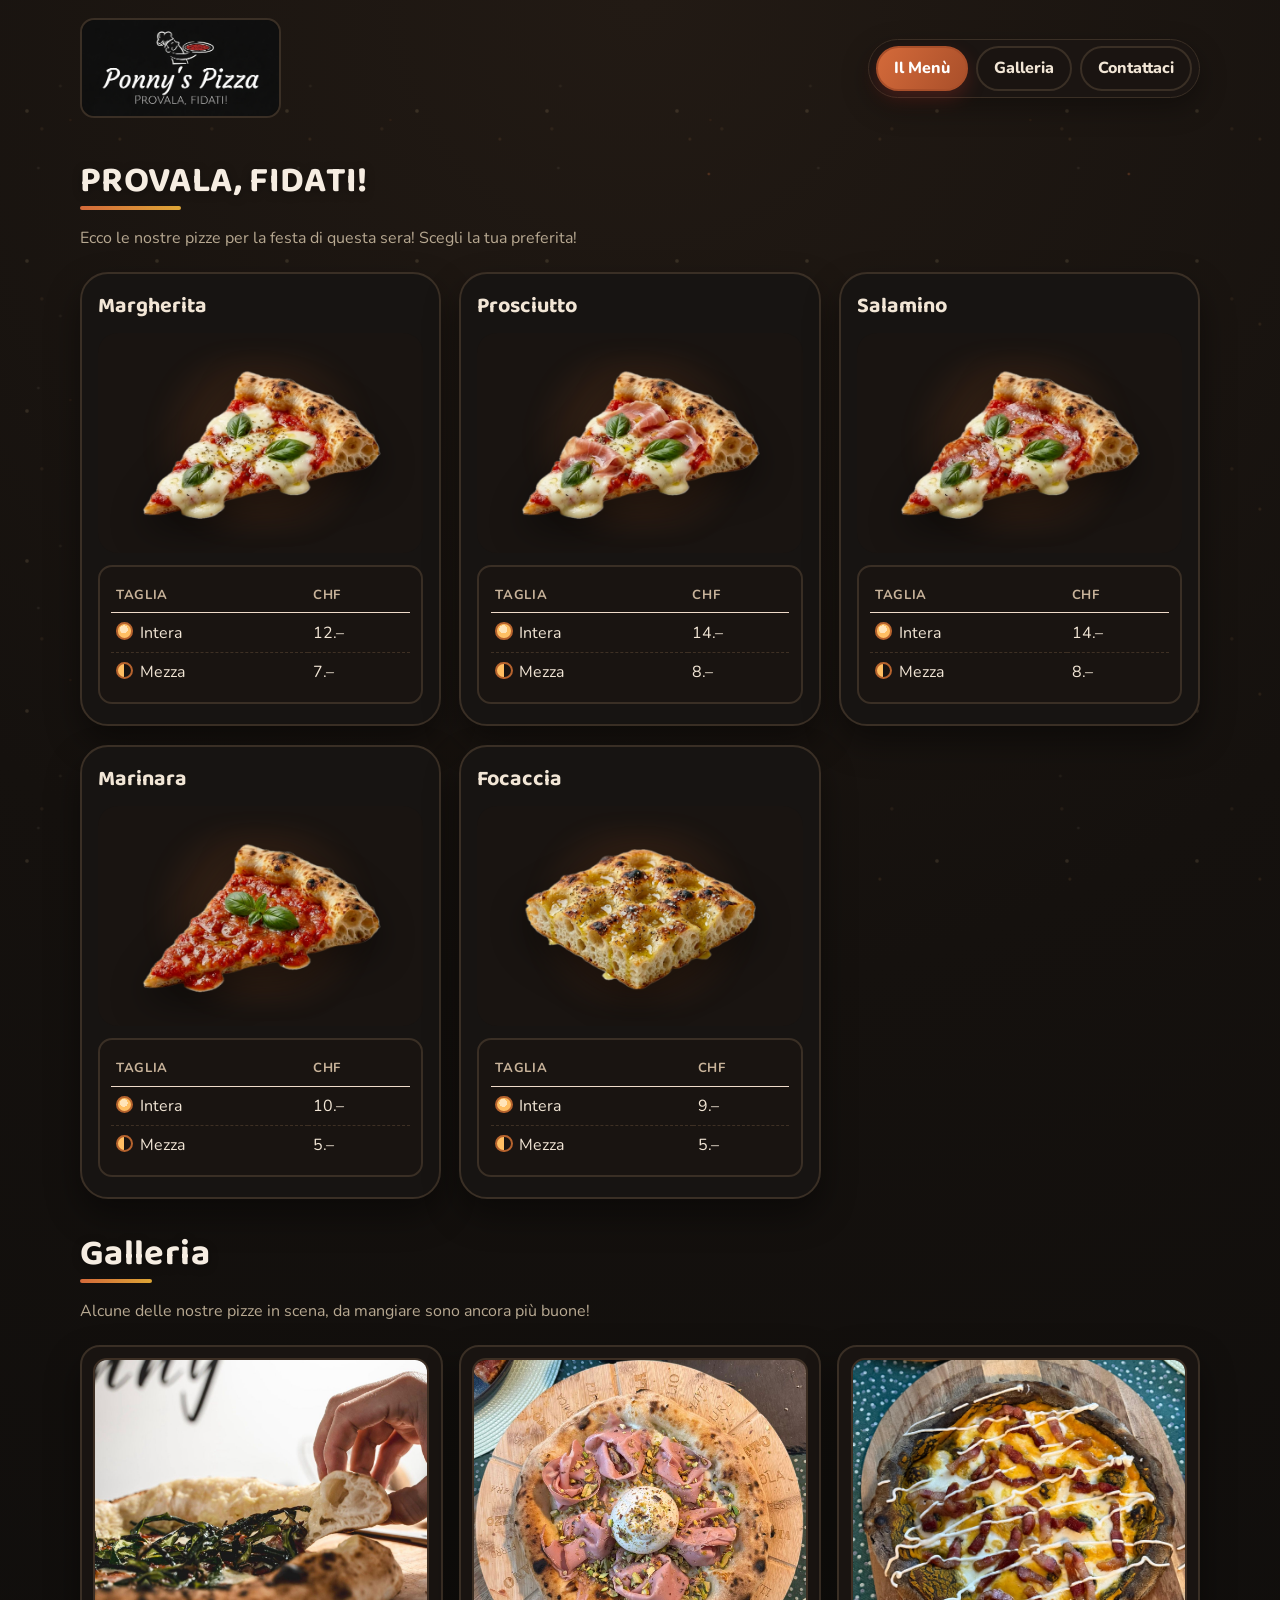
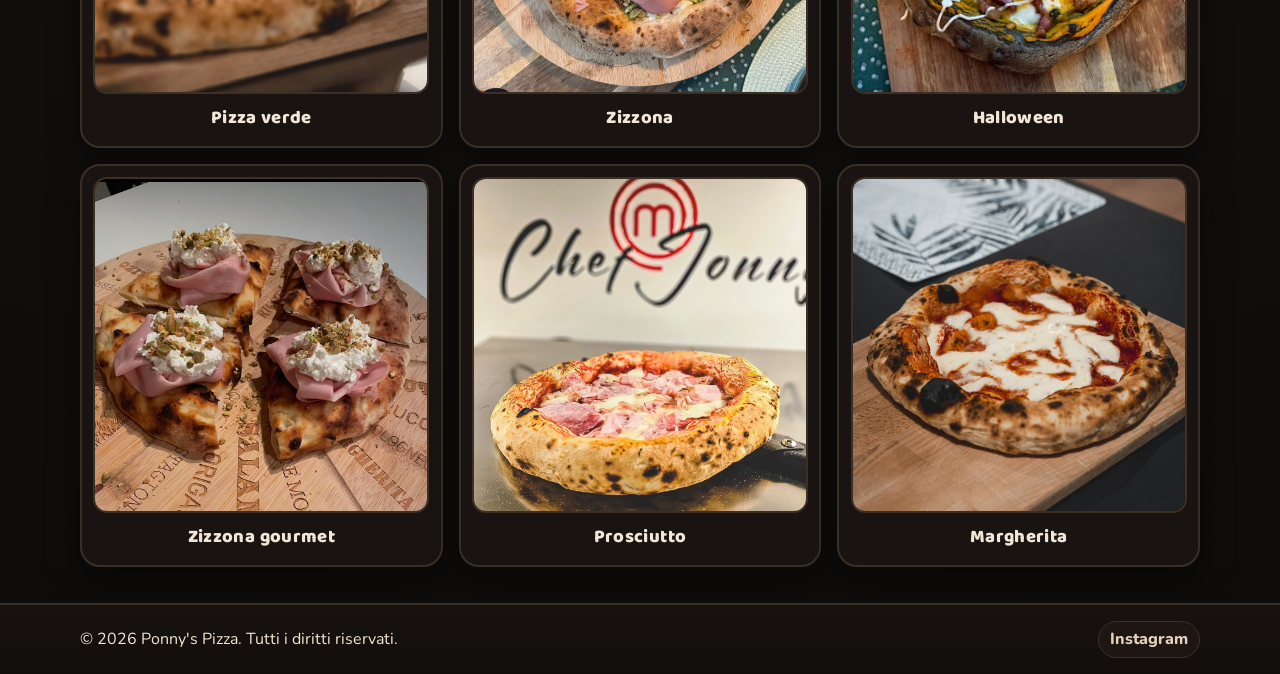
==== commit de96e820: "bug fix" ====
--- a/index.html
+++ b/index.html
@@ -4,6 +4,7 @@
     <meta charset="UTF-8" />
     <meta name="viewport" content="width=device-width, initial-scale=1.0" />
     <title>Ponny's Pizza | Home</title>
+    <link rel="icon" type="image/png" href="assets/imgs/Pizza_margherita_icon_v3.png" />
     <link rel="preconnect" href="https://fonts.googleapis.com" />
     <link rel="preconnect" href="https://fonts.gstatic.com" crossorigin />
     <link
@@ -340,7 +341,7 @@
                     >
                     <img
                     class="pizza-type-icon-in-photo"
-                    src="assets/imgs/focaccia_icon_v3.png"
+                    src="assets/imgs/Focaccia_icon_v3.png"
                     alt=""
                     width="200"
                     height="200"
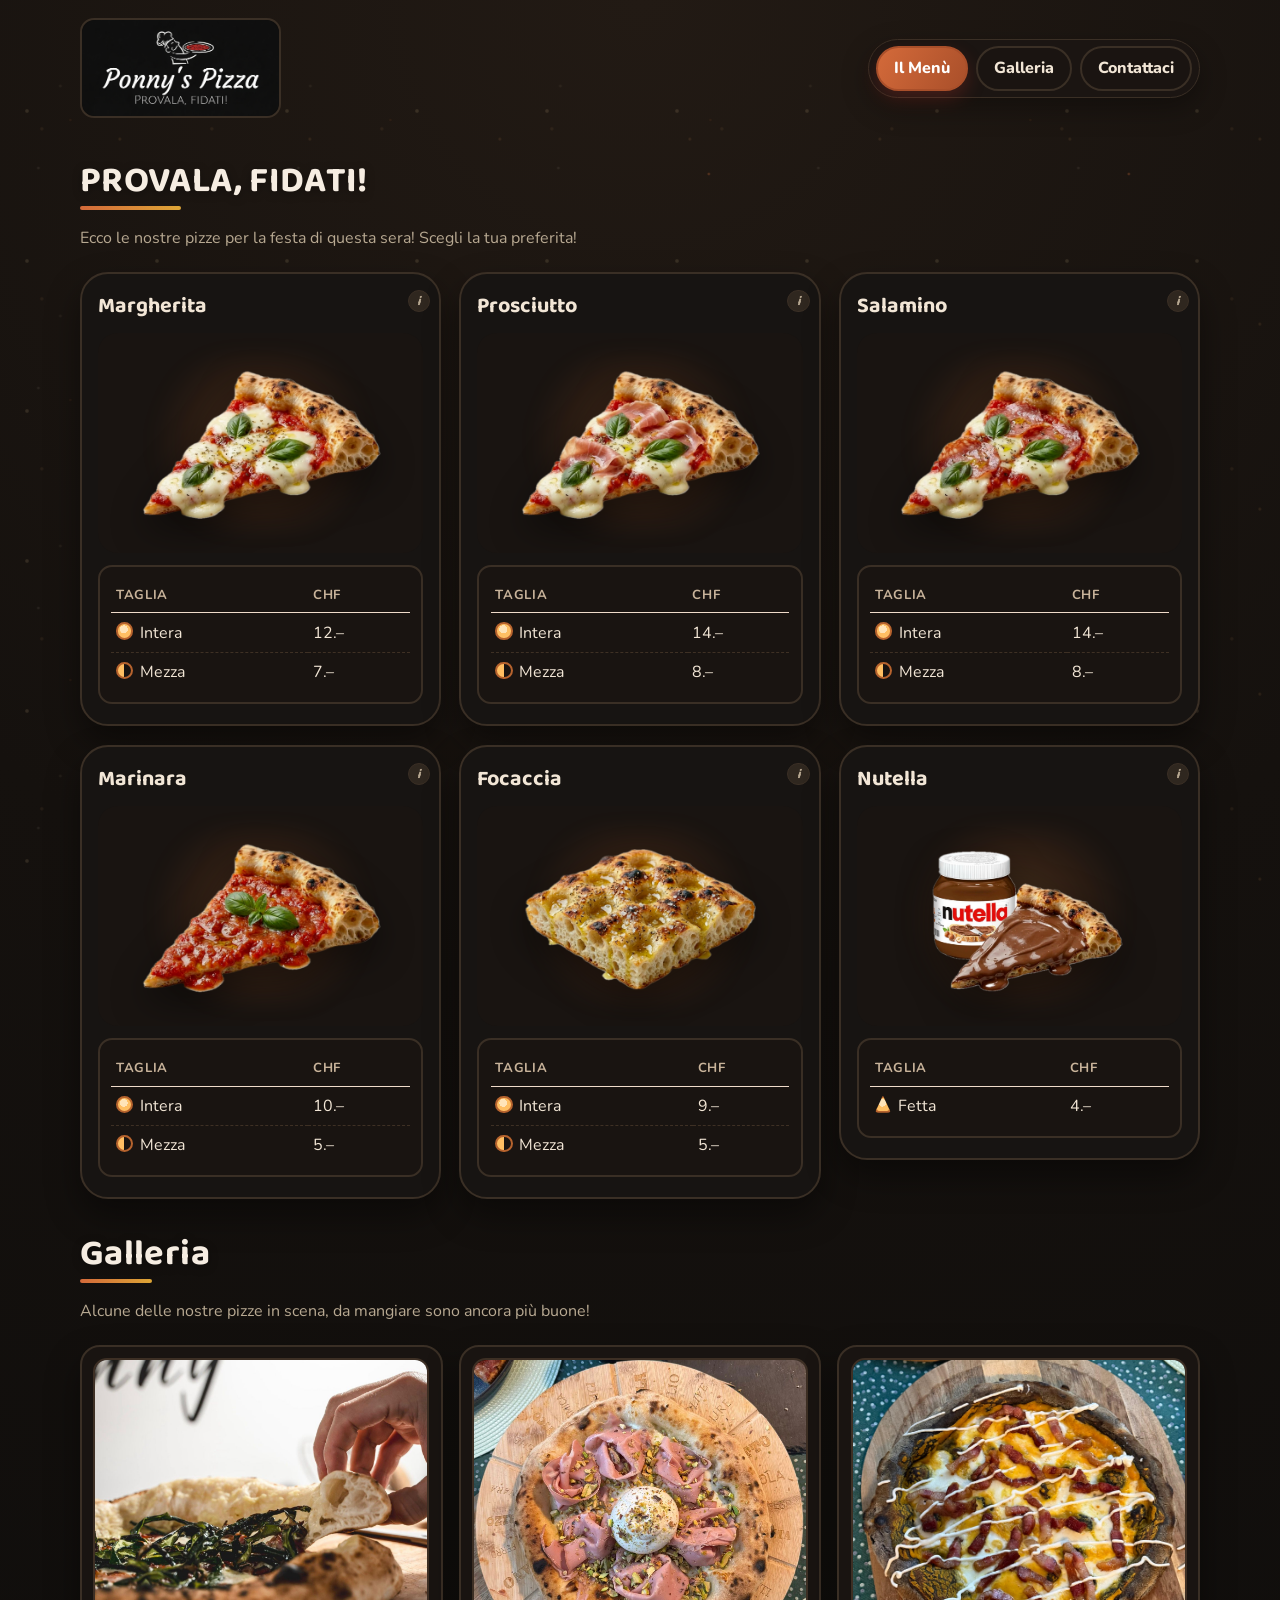
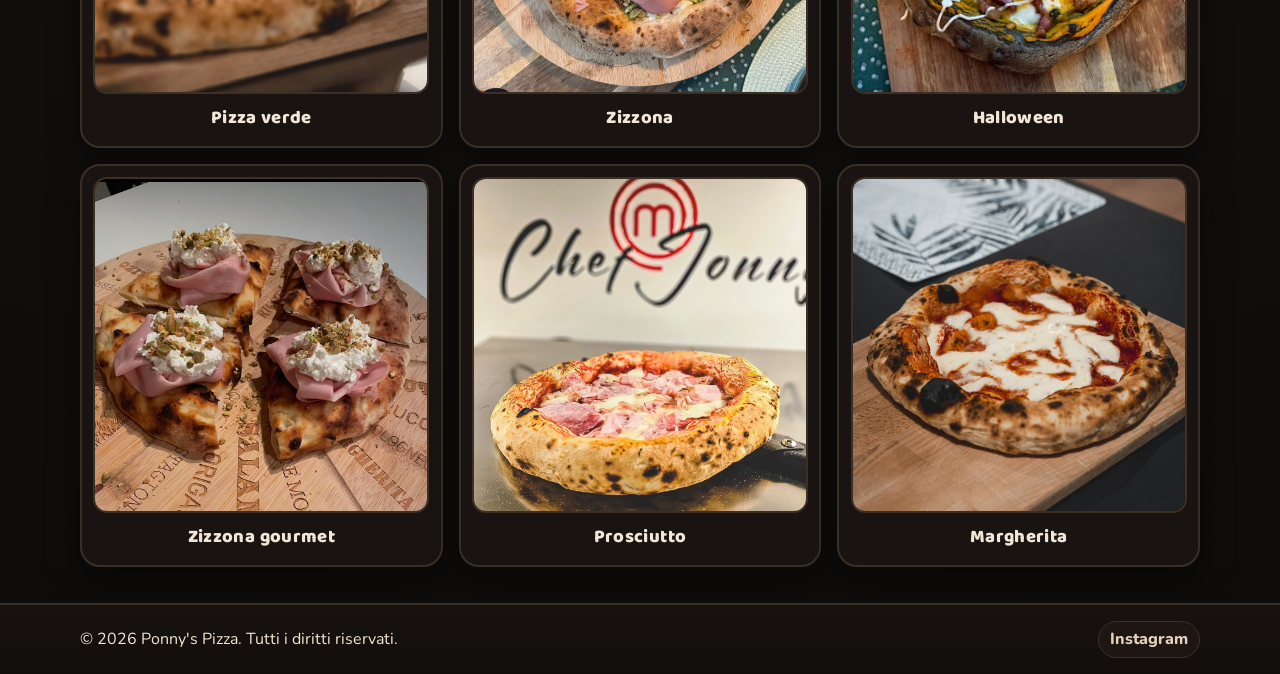
==== commit 027f3edb: "added pizza nutella, added i icon on food cards" ====
--- a/index.html
+++ b/index.html
@@ -371,6 +371,63 @@
                 </div>
               </div>
             </article>
+
+            <article
+              class="pizza-card"
+              data-pizza-flip
+              tabindex="0"
+              aria-expanded="false"
+              aria-label="Nutella — clicca la scheda per vedere gli ingredienti"
+            >
+              <div class="pizza-flip-scene">
+                <div class="pizza-flip-inner">
+                  <div
+                    class="pizza-flip-face pizza-flip-back"
+                    id="ingredients-nut"
+                    role="region"
+                    aria-label="Ingredienti Nutella"
+                  >
+                    <h3>Nutella</h3>
+                    <ul class="ingredient-list">
+                      <li>Nutella</li>
+                    </ul>
+                  </div>
+                  <div class="pizza-flip-face pizza-flip-front">
+                    <h3 id="pizza-title-nut">Nutella</h3>
+                    <div
+                      class="pizza-menu-visual placeholder-box pizza-menu-photo pizza-menu-placeholder-only"
+                      role="img"
+                      aria-label="Immagine pizza Nutella"
+                    >
+                      <img
+                        class="pizza-type-icon-in-photo nutella-icon"
+                        src="assets/imgs/Pizza_nutella_icon_v3.png"
+                        alt=""
+                        width="200"
+                        height="200"
+                        loading="lazy"
+                      />
+                    </div>
+                    <div class="price-card">
+                      <table aria-label="Prezzi pizza Nutella in franchi svizzeri">
+                        <thead>
+                          <tr>
+                            <th scope="col">Taglia</th>
+                            <th scope="col">CHF</th>
+                          </tr>
+                        </thead>
+                        <tbody>
+                          <tr>
+                            <td><span class="size-icon icon-slice" aria-hidden="true"></span>Fetta</td>
+                            <td>4.–</td>
+                          </tr>
+                        </tbody>
+                      </table>
+                    </div>
+                  </div>
+                </div>
+              </div>
+            </article>
           </div>
         </section>
 
--- a/style.css
+++ b/style.css
@@ -10,8 +10,7 @@
   --wood: #2a211a;
   --line: #3a2f25;
   --shadow: 0 16px 34px rgba(0, 0, 0, 0.42);
-  /* Ancora #galleria: sotto header sticky + 20px (altezza header ≈ padding + max(logo, menu)) */
-  --header-scroll-margin: calc(1.15rem + max(clamp(64px, 16vw, 96px), 50px) + 0.75rem + 20px);
+  --header-scroll-margin: 20px;
   --radius-xl: 28px;
   --radius-lg: 20px;
   --radius-md: 14px;
@@ -165,8 +164,7 @@
 }
 
 .site-header {
-  position: sticky;
-  top: 0;
+  position: relative;
   z-index: 40;
   display: flex;
   flex-wrap: wrap;
@@ -174,12 +172,6 @@
   align-items: center;
   gap: 1rem;
   padding: 1.15rem 0 0.75rem;
-  background: transparent;
-  pointer-events: none;
-}
-
-.site-header > * {
-  pointer-events: auto;
 }
 
 /* Home: solo bordo come il tasto menu (niente sfondo / vetro) */
@@ -503,6 +495,33 @@
 
 .pizza-flip-front {
   transform: translateZ(1px);
+  position: relative;
+}
+
+.pizza-flip-front::after {
+  content: "i";
+  position: absolute;
+  top: 1rem;
+  right: 0.55rem;
+  width: 1.4rem;
+  height: 1.4rem;
+  border-radius: 50%;
+  background: rgba(58, 47, 37, 0.7);
+  border: 1.5px solid var(--line);
+  color: var(--muted);
+  font-family: "Baloo 2", cursive;
+  font-size: 0.82rem;
+  font-style: italic;
+  font-weight: 700;
+  line-height: 1.4rem;
+  text-align: center;
+  pointer-events: none;
+  z-index: 5;
+  transition: opacity 0.3s ease;
+}
+
+.pizza-card.is-flipped .pizza-flip-front::after {
+  opacity: 0;
 }
 
 /* Riquadro immagine menù: icona trasparente ben leggibile su dark theme */
@@ -576,6 +595,11 @@
   filter: drop-shadow(0 14px 18px rgba(0, 0, 0, 0.45));
 }
 
+.pizza-menu-visual .nutella-icon {
+  width: 100%;
+  height: 100%;
+}
+
 .pizza-menu-placeholder-only {
   display: flex !important;
   align-items: center;
@@ -763,7 +787,7 @@
 }
 
 .gallery-section {
-  min-height: calc(100vh - var(--header-scroll-margin));
+  min-height: 100vh;
 }
 
 .gallery-grid {
@@ -980,9 +1004,9 @@
 .insta-popup {
   position: fixed;
   right: 1rem;
-  bottom: 50px;
+  bottom: 1rem;
   z-index: 60;
-  width: min(320px, calc(100vw - 2rem));
+  width: min(250px, calc(100vw - 2rem));
   border: 2px solid #4a3628;
   border-radius: 16px;
   background: #1b1512;
@@ -1021,15 +1045,15 @@
 
 .insta-popup-close {
   position: absolute;
-  top: 0.35rem;
-  right: 0.45rem;
+  top: 0.4rem;
+  right: 0.4rem;
   border: 0;
   background: transparent;
   color: #d8c0a5;
-  font-size: 1.05rem;
+  font-size: 1.45rem;
   line-height: 1;
   cursor: pointer;
-  padding: 0.25rem;
+  padding: 0.35rem;
 }
 
 .insta-popup-close:hover,
@@ -1097,3 +1121,47 @@
     min-height: 200px;
   }
 }
+
+/* Shimmer skeleton while images load */
+@keyframes shimmer {
+  0% { background-position: -200% 0; }
+  100% { background-position: 200% 0; }
+}
+
+.img-loading {
+  background: linear-gradient(
+    90deg,
+    #191411 0%,
+    #2a211a 40%,
+    #3a2f25 50%,
+    #2a211a 60%,
+    #191411 100%
+  );
+  background-size: 200% 100%;
+  animation: shimmer 1.6s ease-in-out infinite;
+}
+
+.pizza-menu-visual.img-loading::before {
+  opacity: 0;
+}
+
+.gallery-media.img-loading {
+  border-radius: 14px;
+  aspect-ratio: 1 / 1;
+}
+
+.img-loading > img,
+.img-loading > .pizza-type-icon-in-photo {
+  opacity: 0;
+}
+
+.img-loaded > img,
+.img-loaded > .pizza-type-icon-in-photo {
+  opacity: 1;
+  transition: opacity 0.35s ease;
+}
+
+.gallery-card .img-loaded > img {
+  opacity: 1;
+  transition: opacity 0.35s ease;
+}
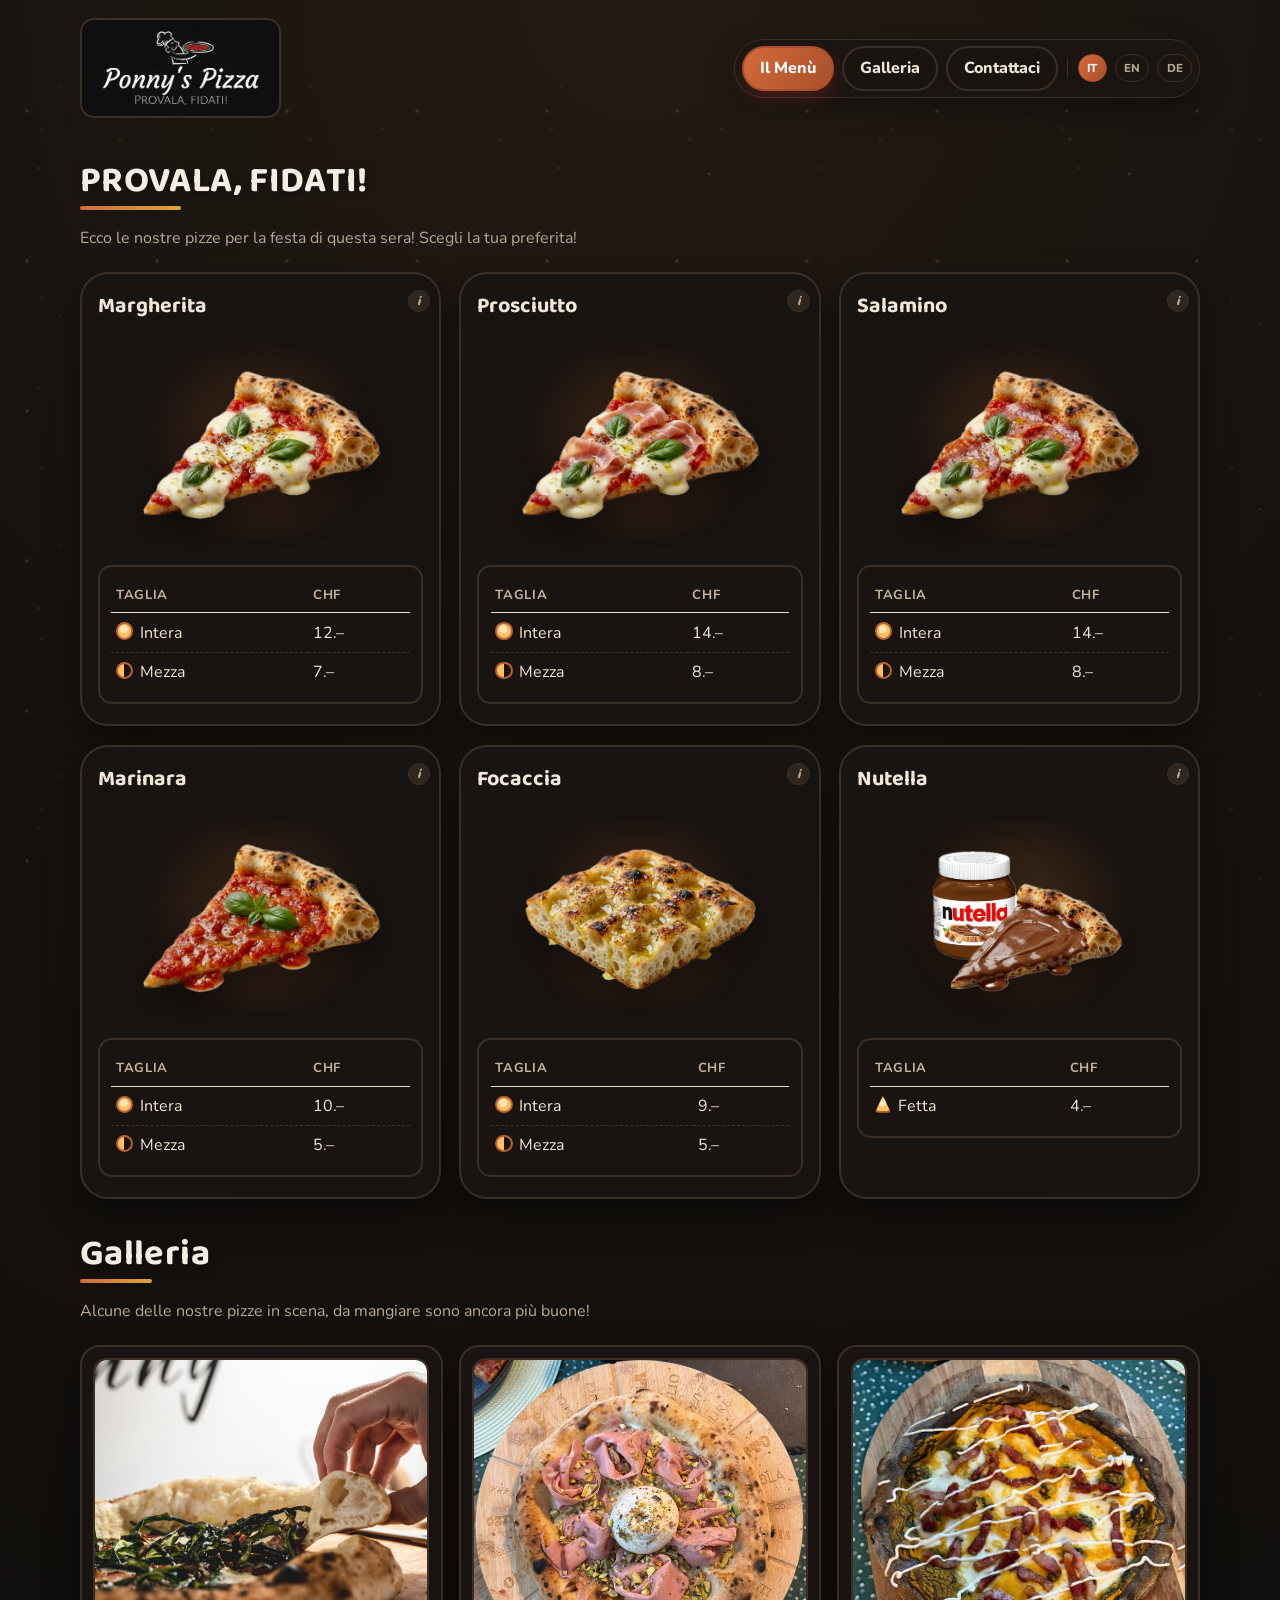
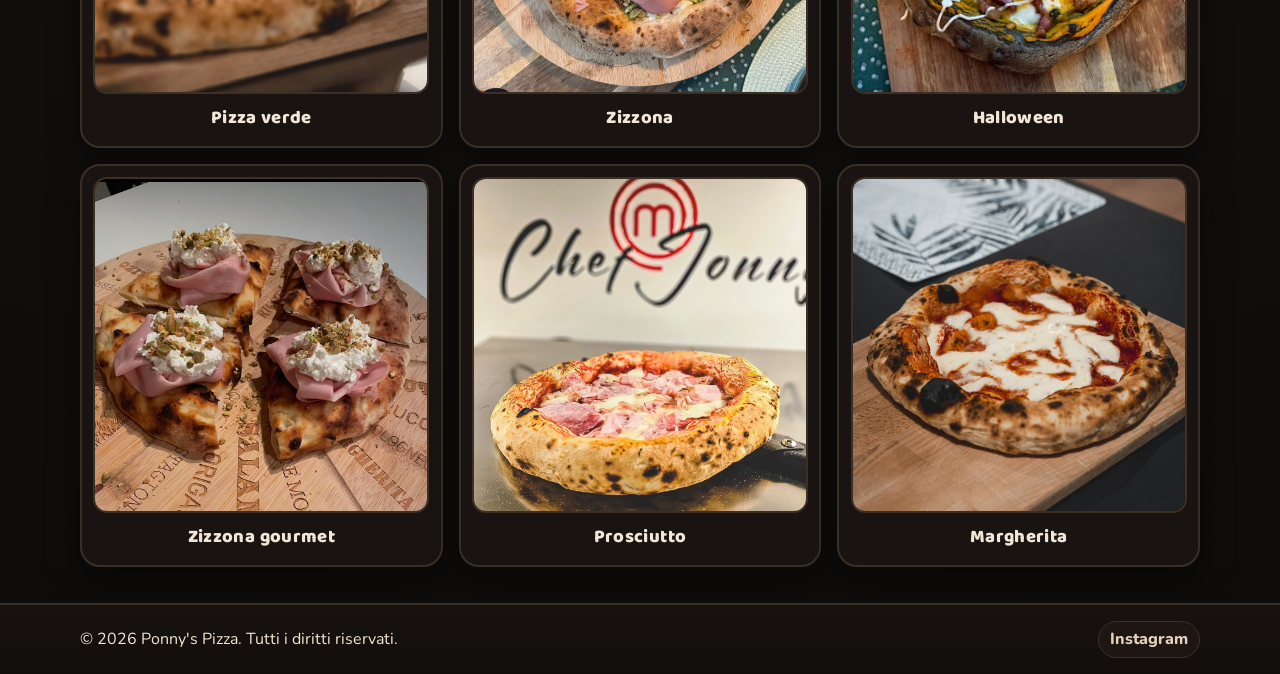
==== commit 5a3aadfa: "multi language support, hight fix on nutella pizza" ====
--- a/index.html
+++ b/index.html
@@ -29,9 +29,13 @@
           <div class="logo-placeholder is-hidden" aria-hidden="true">Logo non trovato</div>
         </a>
         <nav class="main-nav" aria-label="Navigazione principale">
-          <a class="nav-link active" href="index.html">Il Menù</a>
-          <a class="nav-link" href="#galleria">Galleria</a>
-          <a class="nav-link" href="about.html">Contattaci</a>
+          <a class="nav-link active" href="index.html" data-i18n="nav_menu">Il Menù</a>
+          <a class="nav-link" href="#galleria" data-i18n="nav_gallery">Galleria</a>
+          <a class="nav-link" href="about.html" data-i18n="nav_contact">Contattaci</a>
+          <span class="lang-divider"></span>
+          <button class="lang-btn active" data-lang="it" type="button">IT</button>
+          <button class="lang-btn" data-lang="en" type="button">EN</button>
+          <button class="lang-btn" data-lang="de" type="button">DE</button>
         </nav>
         <div class="mobile-nav">
           <button
@@ -48,9 +52,14 @@
             </span>
           </button>
           <div class="mobile-nav-popup" id="mobile-nav-popup" role="menu" aria-label="Seleziona pagina">
-            <a class="mobile-nav-link active" href="index.html" role="menuitem">Il Menù</a>
-            <a class="mobile-nav-link" href="#galleria" role="menuitem">Galleria</a>
-            <a class="mobile-nav-link" href="about.html" role="menuitem">Contattaci</a>
+            <a class="mobile-nav-link active" href="index.html" role="menuitem" data-i18n="nav_menu">Il Menù</a>
+            <a class="mobile-nav-link" href="#galleria" role="menuitem" data-i18n="nav_gallery">Galleria</a>
+            <a class="mobile-nav-link" href="about.html" role="menuitem" data-i18n="nav_contact">Contattaci</a>
+            <div class="lang-switch-mobile">
+              <button class="lang-btn active" data-lang="it" type="button">IT</button>
+              <button class="lang-btn" data-lang="en" type="button">EN</button>
+              <button class="lang-btn" data-lang="de" type="button">DE</button>
+            </div>
           </div>
         </div>
       </header>
@@ -58,9 +67,8 @@
       <main>
         <h1 class="visually-hidden">Ponny's Pizza</h1>
         <section class="event-menu container section-spacing">
-          <h2 class="section-title"><span>PROVALA, FIDATI!</span></h2>
-          <p class="section-intro">
-            Ecco le nostre pizze per la festa di questa sera! Scegli la tua preferita! </p>
+          <h2 class="section-title"><span data-i18n="hero_title">PROVALA, FIDATI!</span></h2>
+          <p class="section-intro" data-i18n="hero_intro">Ecco le nostre pizze per la festa di questa sera! Scegli la tua preferita!</p>
 
           <div class="pizza-grid">
             <article
@@ -80,8 +88,8 @@
                   >
                     <h3>Margherita</h3>
                     <ul class="ingredient-list">
-                      <li>Mozzarella</li>
-                      <li>Pomodoro</li>
+                      <li data-i18n="ing_mozzarella">Mozzarella</li>
+                      <li data-i18n="ing_pomodoro">Pomodoro</li>
                     </ul>
                   </div>
                   <div class="pizza-flip-face pizza-flip-front">
@@ -104,17 +112,17 @@
                       <table aria-label="Prezzi pizza Margherita in franchi svizzeri">
                         <thead>
                           <tr>
-                            <th scope="col">Taglia</th>
+                            <th scope="col" data-i18n="th_size">Taglia</th>
                             <th scope="col">CHF</th>
                           </tr>
                         </thead>
                         <tbody>
                           <tr>
-                            <td><span class="size-icon icon-full" aria-hidden="true"></span>Intera</td>
+                            <td><span class="size-icon icon-full" aria-hidden="true"></span><span data-i18n="size_full">Intera</span></td>
                             <td>12.–</td>
                           </tr>
                           <tr>
-                            <td><span class="size-icon icon-half" aria-hidden="true"></span>Mezza</td>
+                            <td><span class="size-icon icon-half" aria-hidden="true"></span><span data-i18n="size_half">Mezza</span></td>
                             <td>7.–</td>
                           </tr>
                         </tbody>
@@ -142,9 +150,9 @@
                   >
                     <h3>Prosciutto</h3>
                     <ul class="ingredient-list">
-                      <li>Mozzarella</li>
-                      <li>Pomodoro</li>
-                      <li>Prosciutto</li>
+                      <li data-i18n="ing_mozzarella">Mozzarella</li>
+                      <li data-i18n="ing_pomodoro">Pomodoro</li>
+                      <li data-i18n="ing_prosciutto">Prosciutto</li>
                     </ul>
                   </div>
                   <div class="pizza-flip-face pizza-flip-front">
@@ -167,17 +175,17 @@
                       <table aria-label="Prezzi pizza Prosciutto in franchi svizzeri">
                         <thead>
                           <tr>
-                            <th scope="col">Taglia</th>
+                            <th scope="col" data-i18n="th_size">Taglia</th>
                             <th scope="col">CHF</th>
                           </tr>
                         </thead>
                         <tbody>
                           <tr>
-                            <td><span class="size-icon icon-full" aria-hidden="true"></span>Intera</td>
+                            <td><span class="size-icon icon-full" aria-hidden="true"></span><span data-i18n="size_full">Intera</span></td>
                             <td>14.–</td>
                           </tr>
                           <tr>
-                            <td><span class="size-icon icon-half" aria-hidden="true"></span>Mezza</td>
+                            <td><span class="size-icon icon-half" aria-hidden="true"></span><span data-i18n="size_half">Mezza</span></td>
                             <td>8.–</td>
                           </tr>
                         </tbody>
@@ -205,9 +213,9 @@
                   >
                     <h3>Salamino</h3>
                     <ul class="ingredient-list">
-                      <li>Pomodoro</li>
-                      <li>Mozzarella</li>
-                      <li>Salame piccante</li>
+                      <li data-i18n="ing_pomodoro">Pomodoro</li>
+                      <li data-i18n="ing_mozzarella">Mozzarella</li>
+                      <li data-i18n="ing_salame">Salame piccante</li>
                     </ul>
                   </div>
                   <div class="pizza-flip-face pizza-flip-front">
@@ -230,17 +238,17 @@
                       <table aria-label="Prezzi pizza Salamino in franchi svizzeri">
                         <thead>
                           <tr>
-                            <th scope="col">Taglia</th>
+                            <th scope="col" data-i18n="th_size">Taglia</th>
                             <th scope="col">CHF</th>
                           </tr>
                         </thead>
                         <tbody>
                           <tr>
-                            <td><span class="size-icon icon-full" aria-hidden="true"></span>Intera</td>
+                            <td><span class="size-icon icon-full" aria-hidden="true"></span><span data-i18n="size_full">Intera</span></td>
                             <td>14.–</td>
                           </tr>
                           <tr>
-                            <td><span class="size-icon icon-half" aria-hidden="true"></span>Mezza</td>
+                            <td><span class="size-icon icon-half" aria-hidden="true"></span><span data-i18n="size_half">Mezza</span></td>
                             <td>8.–</td>
                           </tr>
                         </tbody>
@@ -268,7 +276,7 @@
                   >
                     <h3>Marinara</h3>
                     <ul class="ingredient-list">
-                      <li>Pomodoro</li>
+                      <li data-i18n="ing_pomodoro">Pomodoro</li>
                     </ul>
                   </div>
                   <div class="pizza-flip-face pizza-flip-front">
@@ -290,17 +298,17 @@
                       <table aria-label="Prezzi pizza Marinara in franchi svizzeri">
                         <thead>
                           <tr>
-                            <th scope="col">Taglia</th>
+                            <th scope="col" data-i18n="th_size">Taglia</th>
                             <th scope="col">CHF</th>
                           </tr>
                         </thead>
                         <tbody>
                           <tr>
-                            <td><span class="size-icon icon-full" aria-hidden="true"></span>Intera</td>
+                            <td><span class="size-icon icon-full" aria-hidden="true"></span><span data-i18n="size_full">Intera</span></td>
                             <td>10.–</td>
                           </tr>
                           <tr>
-                            <td><span class="size-icon icon-half" aria-hidden="true"></span>Mezza</td>
+                            <td><span class="size-icon icon-half" aria-hidden="true"></span><span data-i18n="size_half">Mezza</span></td>
                             <td>5.–</td>
                           </tr>
                         </tbody>
@@ -328,8 +336,8 @@
                   >
                     <h3>Focaccia</h3>
                     <ul class="ingredient-list">
-                      <li>Olio</li>
-                      <li>Sale</li>
+                      <li data-i18n="ing_olio">Olio</li>
+                      <li data-i18n="ing_sale">Sale</li>
                     </ul>
                   </div>
                   <div class="pizza-flip-face pizza-flip-front">
@@ -351,17 +359,17 @@
                       <table aria-label="Prezzi focaccia in franchi svizzeri">
                         <thead>
                           <tr>
-                            <th scope="col">Taglia</th>
+                            <th scope="col" data-i18n="th_size">Taglia</th>
                             <th scope="col">CHF</th>
                           </tr>
                         </thead>
                         <tbody>
                           <tr>
-                            <td><span class="size-icon icon-full" aria-hidden="true"></span>Intera</td>
+                            <td><span class="size-icon icon-full" aria-hidden="true"></span><span data-i18n="size_full">Intera</span></td>
                             <td>9.–</td>
                           </tr>
                           <tr>
-                            <td><span class="size-icon icon-half" aria-hidden="true"></span>Mezza</td>
+                            <td><span class="size-icon icon-half" aria-hidden="true"></span><span data-i18n="size_half">Mezza</span></td>
                             <td>5.–</td>
                           </tr>
                         </tbody>
@@ -389,7 +397,7 @@
                   >
                     <h3>Nutella</h3>
                     <ul class="ingredient-list">
-                      <li>Nutella</li>
+                      <li data-i18n="ing_nutella">Nutella</li>
                     </ul>
                   </div>
                   <div class="pizza-flip-face pizza-flip-front">
@@ -412,13 +420,13 @@
                       <table aria-label="Prezzi pizza Nutella in franchi svizzeri">
                         <thead>
                           <tr>
-                            <th scope="col">Taglia</th>
+                            <th scope="col" data-i18n="th_size">Taglia</th>
                             <th scope="col">CHF</th>
                           </tr>
                         </thead>
                         <tbody>
                           <tr>
-                            <td><span class="size-icon icon-slice" aria-hidden="true"></span>Fetta</td>
+                            <td><span class="size-icon icon-slice" aria-hidden="true"></span><span data-i18n="size_slice">Fetta</span></td>
                             <td>4.–</td>
                           </tr>
                         </tbody>
@@ -432,10 +440,8 @@
         </section>
 
         <section class="gallery-section container section-spacing" aria-labelledby="galleria">
-          <h2 id="galleria" class="section-title"><span>Galleria</span></h2>
-          <p class="section-intro">
-            Alcune delle nostre pizze in scena, da mangiare sono ancora più buone!
-          </p>
+          <h2 id="galleria" class="section-title"><span data-i18n="gallery_title">Galleria</span></h2>
+          <p class="section-intro" data-i18n="gallery_intro">Alcune delle nostre pizze in scena, da mangiare sono ancora più buone!</p>
 
           <div class="gallery-grid">
             <article class="gallery-card">
@@ -521,7 +527,7 @@
 
       <footer class="site-footer">
         <div class="container footer-inner">
-          <p>© 2026 Ponny's Pizza. Tutti i diritti riservati.</p>
+          <p data-i18n="footer_copy">© 2026 Ponny's Pizza. Tutti i diritti riservati.</p>
           <div class="social-links" aria-label="Social media">
             <a href="https://www.instagram.com/ponny_pizza?utm_source=ig_web_button_share_sheet&igsh=ZDNlZDc0MzIxNw==" aria-label="Instagram" target="_blank" rel="noopener noreferrer">Instagram</a>
           </div>
@@ -530,8 +536,8 @@
 
       <aside class="insta-popup" id="insta-popup" aria-live="polite" aria-label="Invito Instagram">
         <button class="insta-popup-close" type="button" aria-label="Chiudi popup Instagram">×</button>
-        <p>Seguici su Instagram</p>
-        <a class="insta-popup-btn" href="https://www.instagram.com/ponny_pizza?utm_source=ig_web_button_share_sheet&igsh=ZDNlZDc0MzIxNw==" target="_blank" rel="noopener noreferrer">Segui</a>
+        <p data-i18n="insta_text">Seguici su Instagram</p>
+        <a class="insta-popup-btn" href="https://www.instagram.com/ponny_pizza?utm_source=ig_web_button_share_sheet&igsh=ZDNlZDc0MzIxNw==" target="_blank" rel="noopener noreferrer" data-i18n="insta_follow">Segui</a>
       </aside>
     </div>
   </body>
--- a/style.css
+++ b/style.css
@@ -253,6 +253,47 @@
   box-shadow: 0 10px 28px rgba(0, 0, 0, 0.32);
 }
 
+.lang-divider {
+  width: 1px;
+  height: 1.2rem;
+  background: var(--line);
+  margin: 0 0.1rem;
+}
+
+.lang-btn {
+  background: transparent;
+  border: 1.5px solid var(--line);
+  border-radius: 999px;
+  padding: 0.28rem 0.52rem;
+  font: inherit;
+  font-size: 0.72rem;
+  font-weight: 800;
+  color: var(--muted);
+  cursor: pointer;
+  transition: background 0.2s ease, color 0.2s ease, border-color 0.2s ease;
+}
+
+.lang-btn:hover,
+.lang-btn:focus-visible {
+  border-color: rgba(222, 60, 46, 0.55);
+  color: var(--text);
+  outline: none;
+}
+
+.lang-btn.active {
+  background: linear-gradient(120deg, var(--red), var(--red-dark));
+  border-color: var(--red-dark);
+  color: #fff;
+}
+
+.lang-switch-mobile {
+  display: flex;
+  gap: 0.35rem;
+  padding: 0.55rem 0.7rem 0.25rem;
+  margin-top: 0.25rem;
+  border-top: 1px solid var(--line);
+}
+
 .mobile-nav {
   display: none;
   position: relative;
@@ -433,6 +474,7 @@
 }
 
 .pizza-flip-scene {
+  height: 100%;
   border-radius: var(--radius-xl);
   border: 2px solid var(--line);
   box-shadow: var(--shadow);
